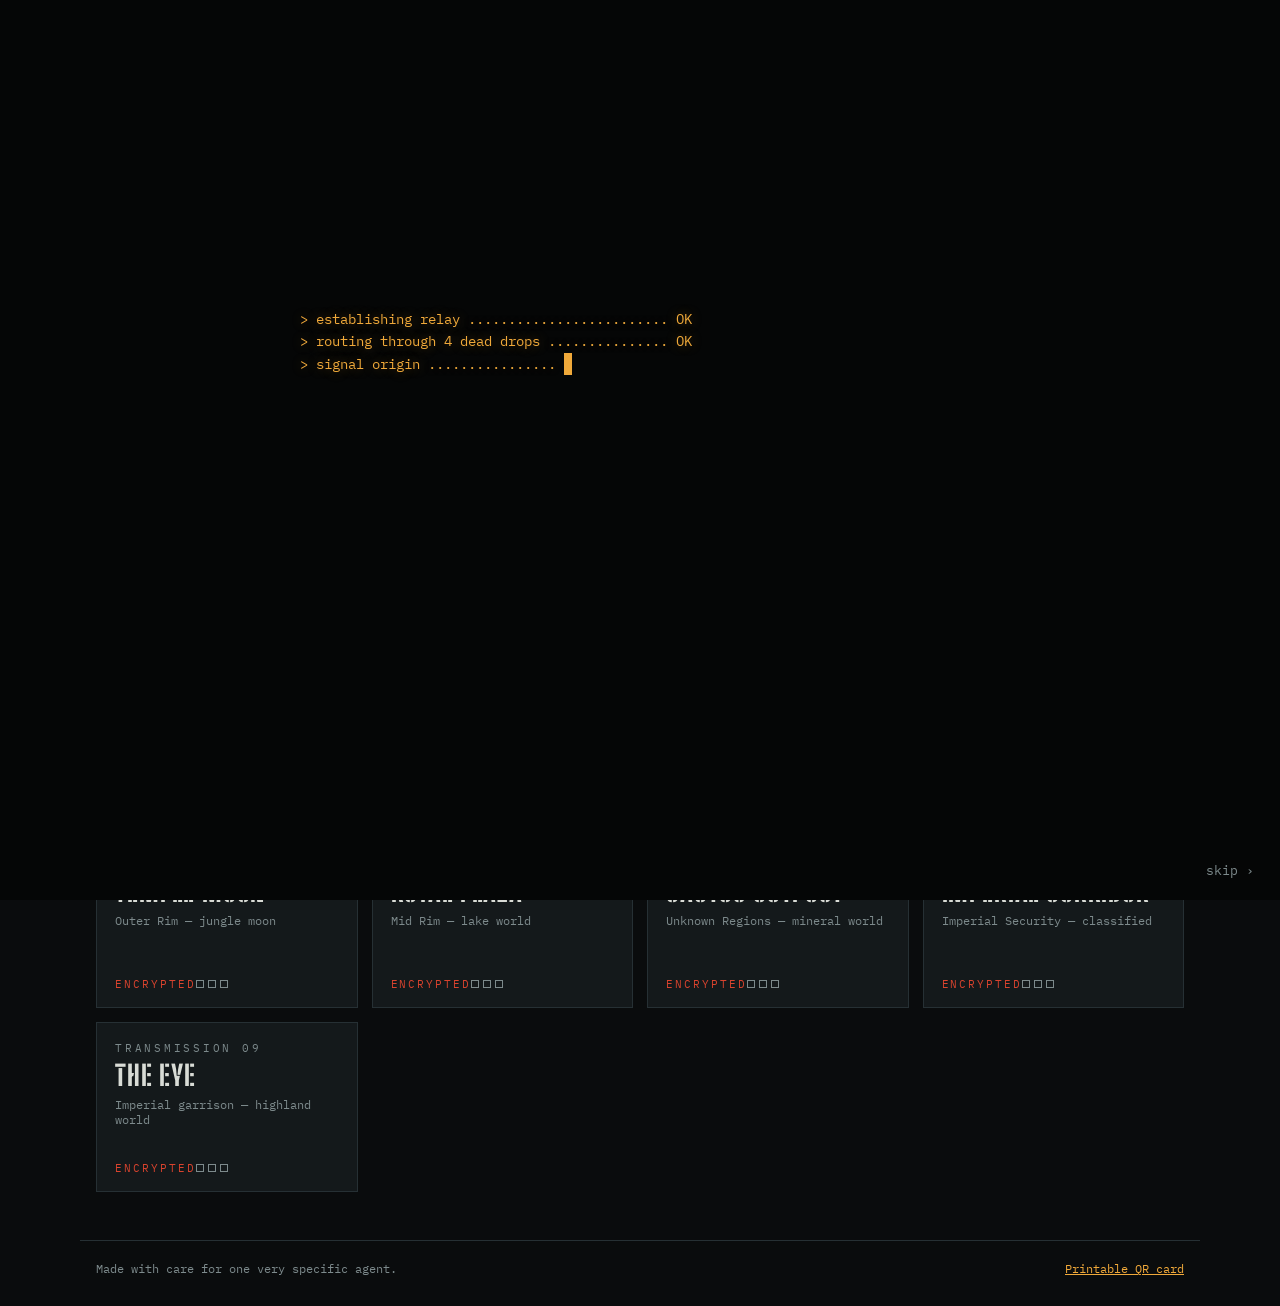
==== index.html @ 414166fa "Add Luthen's Coordinates companion site Co-Authored-By: Claude Opus 5.5 <noreply@anthropic.com>" ====
<!doctype html>
<html lang="en">
<head>
  <meta charset="utf-8">
  <meta name="viewport" content="width=device-width, initial-scale=1">
  <title>Luthen's Coordinates</title>
  <meta name="description" content="Nine encrypted transmissions. Nine places on Earth. Decode them.">
  <meta name="theme-color" content="#0a0c0d">
  <link rel="preconnect" href="https://fonts.googleapis.com">
  <link rel="preconnect" href="https://fonts.gstatic.com" crossorigin>
  <link href="https://fonts.googleapis.com/css2?family=Big+Shoulders+Stencil+Display:wght@600;800&family=IBM+Plex+Mono:wght@400;500;600&display=swap" rel="stylesheet">
  <link rel="stylesheet" href="styles.css">
</head>
<body>
  <!-- Boot sequence -->
  <div id="boot" class="boot" aria-live="polite">
    <div class="boot-inner">
      <pre id="boot-text" class="boot-text"></pre>
      <button id="boot-accept" class="btn btn-primary boot-accept" hidden>Accept transmission</button>
      <button id="boot-skip" class="boot-skip">skip ›</button>
    </div>
  </div>

  <div class="scanlines" aria-hidden="true"></div>

  <header class="top">
    <div class="wrap top-inner">
      <div>
        <p class="eyebrow">Encrypted channel · Fulcrum relay</p>
        <h1 class="title">Luthen's Coordinates</h1>
      </div>
      <div class="progress" aria-label="Transmissions decoded">
        <div class="progress-count"><span id="decoded-count">0</span><span class="dim">/9</span></div>
        <div class="progress-label">decoded</div>
        <div class="progress-bar"><div id="progress-fill" class="progress-fill"></div></div>
      </div>
    </div>
  </header>

  <main class="wrap">
    <section class="briefing">
      <div class="briefing-copy">
        <h2 class="section-label">// Mission briefing</h2>
        <p id="briefing-greeting" class="lead"></p>
        <ol class="steps">
          <li><b>Launch the challenge.</b> GeoGuessr will drop you somewhere on Earth: a place where a scene from the saga was filmed.</li>
          <li><b>Match the frame to a transmission.</b> Each dossier below describes a scene and what you might see. The rounds are shuffled, so working out which dossier you're in is part of the job.</li>
          <li><b>Decode it.</b> Name the country to crack the file. Intel helps, but every piece you spend lowers your rating.</li>
        </ol>
        <div class="briefing-actions">
          <a id="challenge-btn" class="btn btn-primary" target="_blank" rel="noopener">Launch GeoGuessr challenge ↗</a>
          <button id="reset-btn" class="btn btn-ghost">Wipe progress</button>
        </div>
        <p id="challenge-note" class="note" hidden>Challenge link not set yet. Add it in <code>config.js</code>.</p>
      </div>
      <aside class="rules">
        <h3 class="section-label">// Rules of engagement</h3>
        <ul>
          <li>No moving: you get one frame and that's it.</li>
          <li>Don't zoom in on the signs. Earn it.</li>
          <li>Trust nobody, especially the compass.</li>
        </ul>
        <div class="rating">
          <span class="dim">Current rating</span>
          <strong id="rating">—</strong>
        </div>
      </aside>
    </section>

    <section>
      <h2 class="section-label">// Intercepted transmissions</h2>
      <div id="grid" class="grid"></div>
    </section>
  </main>

  <footer class="wrap foot">
    <span>Made with care for one very specific agent.</span>
    <a href="card.html">Printable QR card</a>
  </footer>

  <!-- Dossier modal -->
  <dialog id="dossier" class="dossier">
    <form method="dialog" class="dossier-close-form"><button class="dossier-close" aria-label="Close">✕</button></form>
    <div id="dossier-body"></div>
  </dialog>

  <!-- Finale -->
  <div id="finale" class="finale" hidden>
    <div class="finale-inner">
      <p class="eyebrow">All transmissions decoded</p>
      <h2 class="finale-title">Happy Birthday,<br><span id="finale-name"></span></h2>
      <p id="finale-message" class="finale-message"></p>
      <p class="finale-sign">— <span id="finale-sender"></span></p>
      <div class="finale-stats" id="finale-stats"></div>
      <button id="finale-close" class="btn btn-primary">Return to the network</button>
    </div>
  </div>

  <script src="config.js"></script>
  <script src="dossiers.js"></script>
  <script src="app.js"></script>
</body>
</html>
---- styles.css ----
:root {
  --bg: #0a0c0d;
  --bg-2: #111517;
  --panel: #14191b;
  --line: #263034;
  --text: #d9dcd6;
  --dim: #7d8a8c;
  --amber: #f0a93a;
  --amber-soft: rgba(240, 169, 58, 0.12);
  --red: #d9432e;
  --green: #7fc28a;
  --display: "Big Shoulders Stencil Display", Impact, sans-serif;
  --mono: "IBM Plex Mono", ui-monospace, Menlo, Consolas, monospace;
  color-scheme: dark;
}

* { box-sizing: border-box; }
[hidden] { display: none !important; }
html, body { margin: 0; }
body {
  background: radial-gradient(1200px 600px at 80% -10%, #1a1410 0%, transparent 60%), var(--bg);
  color: var(--text);
  font-family: var(--mono);
  font-size: 15px;
  line-height: 1.6;
  min-height: 100vh;
  overflow-x: hidden;
}
a { color: var(--amber); }
code { background: var(--bg-2); padding: 1px 6px; border: 1px solid var(--line); }
.dim { color: var(--dim); }
.wrap { max-width: 1120px; margin: 0 auto; padding: 0 16px; }

.scanlines {
  pointer-events: none; position: fixed; inset: 0; z-index: 50;
  background: repeating-linear-gradient(0deg, rgba(255,255,255,0.018) 0 1px, transparent 1px 3px);
}

/* ---------- Buttons ---------- */
.btn {
  font-family: var(--mono); font-size: 13px; font-weight: 600; letter-spacing: 0.12em;
  text-transform: uppercase; text-decoration: none; cursor: pointer;
  display: inline-flex; align-items: center; gap: 8px;
  padding: 12px 18px; border: 1px solid var(--amber); background: transparent; color: var(--amber);
  transition: background .15s, color .15s, transform .1s;
}
.btn:hover { background: var(--amber-soft); }
.btn:active { transform: translateY(1px); }
.btn-primary { background: var(--amber); color: #120c03; }
.btn-primary:hover { background: #ffbf5a; }
.btn-ghost { border-color: var(--line); color: var(--dim); }
.btn-ghost:hover { color: var(--text); background: var(--bg-2); }
.btn[aria-disabled="true"] { opacity: .45; pointer-events: none; }

/* ---------- Boot ---------- */
.boot {
  position: fixed; inset: 0; z-index: 100; background: #050606;
  display: grid; place-items: center; padding: 24px;
  transition: opacity .6s;
}
.boot.gone { opacity: 0; pointer-events: none; }
.boot-inner { width: min(680px, 100%); }
.boot-text {
  font-family: var(--mono); color: var(--amber); font-size: 14px; white-space: pre-wrap;
  min-height: 260px; margin: 0 0 24px; text-shadow: 0 0 12px rgba(240,169,58,.35);
}
.boot-text .cursor { display: inline-block; width: .6em; background: var(--amber); animation: blink 1s steps(1) infinite; }
@keyframes blink { 50% { opacity: 0; } }
.boot-skip {
  position: fixed; bottom: 20px; right: 20px; background: none; border: 0;
  color: var(--dim); font-family: var(--mono); cursor: pointer;
}

/* ---------- Header ---------- */
.top { border-bottom: 1px solid var(--line); background: linear-gradient(180deg, rgba(10,12,13,.9), rgba(10,12,13,.6)); position: sticky; top: 0; z-index: 10; backdrop-filter: blur(6px); }
.top-inner { display: flex; justify-content: space-between; align-items: center; gap: 16px; padding-top: 18px; padding-bottom: 18px; }
.eyebrow { margin: 0; color: var(--red); font-size: 11px; letter-spacing: .28em; text-transform: uppercase; }
.title { margin: 2px 0 0; font-family: var(--display); font-weight: 800; font-size: clamp(30px, 6vw, 52px); line-height: 1; letter-spacing: .03em; text-transform: uppercase; }
.progress { text-align: right; min-width: 120px; }
.progress-count { font-family: var(--display); font-size: 38px; line-height: 1; color: var(--amber); }
.progress-label { font-size: 11px; letter-spacing: .25em; text-transform: uppercase; color: var(--dim); }
.progress-bar { height: 3px; background: var(--line); margin-top: 6px; }
.progress-fill { height: 100%; width: 0; background: var(--amber); transition: width .6s ease; }

/* ---------- Briefing ---------- */
.section-label { font-size: 12px; font-weight: 500; letter-spacing: .22em; text-transform: uppercase; color: var(--dim); margin: 0 0 14px; }
.briefing { display: grid; grid-template-columns: 1.6fr 1fr; gap: 24px; margin: 36px 0 44px; }
.lead { font-size: 17px; margin: 0 0 16px; }
.steps { padding-left: 20px; margin: 0 0 22px; }
.steps li { margin-bottom: 8px; }
.steps b { color: var(--amber); font-weight: 600; }
.briefing-actions { display: flex; flex-wrap: wrap; gap: 10px; }
.note { color: var(--dim); font-size: 13px; }
.rules { border: 1px solid var(--line); background: var(--panel); padding: 20px; align-self: start;
  background-image: linear-gradient(135deg, transparent 0 calc(100% - 22px), var(--red) calc(100% - 22px)); }
.rules ul { margin: 0 0 18px; padding-left: 18px; }
.rules li { margin-bottom: 6px; }
.rating { display: flex; justify-content: space-between; align-items: baseline; border-top: 1px dashed var(--line); padding-top: 12px; }
.rating strong { font-family: var(--display); font-size: 22px; color: var(--amber); letter-spacing: .05em; text-transform: uppercase; }

/* ---------- Grid ---------- */
.grid { display: grid; grid-template-columns: repeat(auto-fill, minmax(250px, 1fr)); gap: 14px; margin-bottom: 48px; }
.card {
  position: relative; text-align: left; cursor: pointer; font-family: var(--mono); color: var(--text);
  background: var(--panel); border: 1px solid var(--line); padding: 18px 18px 16px; min-height: 170px;
  display: flex; flex-direction: column; gap: 6px; transition: border-color .15s, transform .15s;
}
.card:hover { border-color: var(--amber); transform: translateY(-2px); }
.card:focus-visible { outline: 2px solid var(--amber); outline-offset: 2px; }
.card-num { font-size: 11px; letter-spacing: .25em; color: var(--dim); }
.card-name { font-family: var(--display); font-size: 28px; font-weight: 800; line-height: 1.05; text-transform: uppercase; letter-spacing: .03em; }
.card-sector { font-size: 12px; color: var(--dim); }
.card-foot { margin-top: auto; display: flex; justify-content: space-between; align-items: center; font-size: 11px; letter-spacing: .18em; text-transform: uppercase; }
.status-enc { color: var(--red); }
.status-dec { color: var(--green); }
.pips { display: flex; gap: 4px; }
.pip { width: 8px; height: 8px; border: 1px solid var(--dim); }
.pip.used { background: var(--amber); border-color: var(--amber); }
.card.decoded { border-color: #2f4a35; background: linear-gradient(180deg, #13201a, var(--panel)); }
.card.decoded .card-name::after { content: " ✓"; color: var(--green); }
.card-place { font-size: 12px; color: var(--green); }

/* ---------- Dossier modal ---------- */
.dossier {
  width: min(760px, calc(100% - 24px)); max-height: calc(100vh - 32px); padding: 0;
  background: var(--bg-2); color: var(--text); border: 1px solid var(--amber);
  box-shadow: 0 0 0 1px #000, 0 30px 80px rgba(0,0,0,.7);
}
.dossier::backdrop { background: rgba(0,0,0,.75); backdrop-filter: blur(3px); }
.dossier-close-form { position: sticky; top: 0; height: 0; z-index: 2; }
.dossier-close { position: absolute; right: 10px; top: 10px; background: var(--bg-2); border: 1px solid var(--line); color: var(--dim); width: 36px; height: 36px; cursor: pointer; font-size: 16px; }
.dossier-close:hover { color: var(--text); border-color: var(--amber); }
.d-head { padding: 26px 26px 18px; border-bottom: 1px solid var(--line);
  background: repeating-linear-gradient(-45deg, rgba(217,67,46,.06) 0 10px, transparent 10px 20px); }
.d-name { font-family: var(--display); font-size: clamp(34px, 7vw, 52px); font-weight: 800; line-height: 1; margin: 6px 0 6px; text-transform: uppercase; }
.d-sector { color: var(--dim); font-size: 13px; }
.d-section { padding: 20px 26px; border-bottom: 1px solid var(--line); }
.d-section h3 { margin: 0 0 10px; font-size: 12px; letter-spacing: .22em; text-transform: uppercase; color: var(--amber); font-weight: 500; }
.d-section p { margin: 0; }
.d-section ul { margin: 0; padding-left: 18px; }
.intel { display: grid; gap: 8px; }
.intel-item { display: flex; gap: 12px; align-items: flex-start; border: 1px dashed var(--line); padding: 10px 12px; min-height: 46px; }
.intel-item .tag { font-size: 11px; letter-spacing: .2em; color: var(--dim); white-space: nowrap; padding-top: 2px; }
.intel-item .txt { flex: 1; }
.intel-item.locked .txt { color: var(--dim); }
.intel-item button { margin-left: auto; padding: 6px 10px; font-size: 11px; }
.intel-item.open { border-style: solid; border-color: #4a3a1e; background: var(--amber-soft); }
.answer-row { display: flex; gap: 8px; flex-wrap: wrap; }
.answer-row input {
  flex: 1; min-width: 180px; font-family: var(--mono); font-size: 15px; padding: 12px 14px;
  background: #07090a; border: 1px solid var(--line); color: var(--text); text-transform: uppercase; letter-spacing: .1em;
}
.answer-row input:focus { outline: none; border-color: var(--amber); }
.feedback { min-height: 22px; margin-top: 8px; font-size: 13px; }
.feedback.bad { color: var(--red); }
.shake { animation: shake .35s; }
@keyframes shake { 25% { transform: translateX(-6px); } 50% { transform: translateX(6px); } 75% { transform: translateX(-3px); } }
.reveal { padding: 22px 26px 26px; background: linear-gradient(180deg, #122019, var(--bg-2)); }
.reveal .stamp { display: inline-block; border: 2px solid var(--green); color: var(--green); padding: 4px 10px; font-size: 12px; letter-spacing: .3em; transform: rotate(-3deg); margin-bottom: 12px; }
.reveal dl { display: grid; grid-template-columns: auto 1fr; gap: 6px 16px; margin: 0 0 16px; }
.reveal dt { color: var(--dim); font-size: 12px; letter-spacing: .15em; text-transform: uppercase; padding-top: 2px; }
.reveal dd { margin: 0; }
.giveup { background: none; border: 0; color: var(--dim); font-family: var(--mono); font-size: 12px; text-decoration: underline; cursor: pointer; padding: 0; margin-top: 4px; }

/* ---------- Finale ---------- */
.finale { position: fixed; inset: 0; z-index: 90; background: rgba(5,6,6,.94); display: grid; place-items: center; padding: 24px; overflow-y: auto; }
.finale-inner { max-width: 640px; text-align: center; }
.finale-title { font-family: var(--display); font-weight: 800; font-size: clamp(44px, 10vw, 86px); line-height: .95; text-transform: uppercase; margin: 10px 0 22px; color: var(--amber); text-shadow: 0 0 30px rgba(240,169,58,.35); }
.finale-message { font-size: 17px; }
.finale-sign { color: var(--dim); }
.finale-stats { display: flex; justify-content: center; gap: 28px; margin: 22px 0 28px; flex-wrap: wrap; }
.finale-stats div { font-size: 11px; letter-spacing: .2em; text-transform: uppercase; color: var(--dim); }
.finale-stats strong { display: block; font-family: var(--display); font-size: 34px; color: var(--text); letter-spacing: 0; }

.foot { display: flex; justify-content: space-between; flex-wrap: wrap; gap: 10px; border-top: 1px solid var(--line); padding-top: 18px; padding-bottom: 28px; color: var(--dim); font-size: 12px; }

@media (max-width: 760px) {
  .briefing { grid-template-columns: 1fr; margin-top: 24px; }
  .top-inner { padding-top: 12px; padding-bottom: 12px; }
  .progress-count { font-size: 28px; }
  .d-head, .d-section, .reveal { padding-left: 18px; padding-right: 18px; }
  .intel-item { flex-wrap: wrap; }
}
@media (prefers-reduced-motion: reduce) {
  * { animation: none !important; transition: none !important; }
}
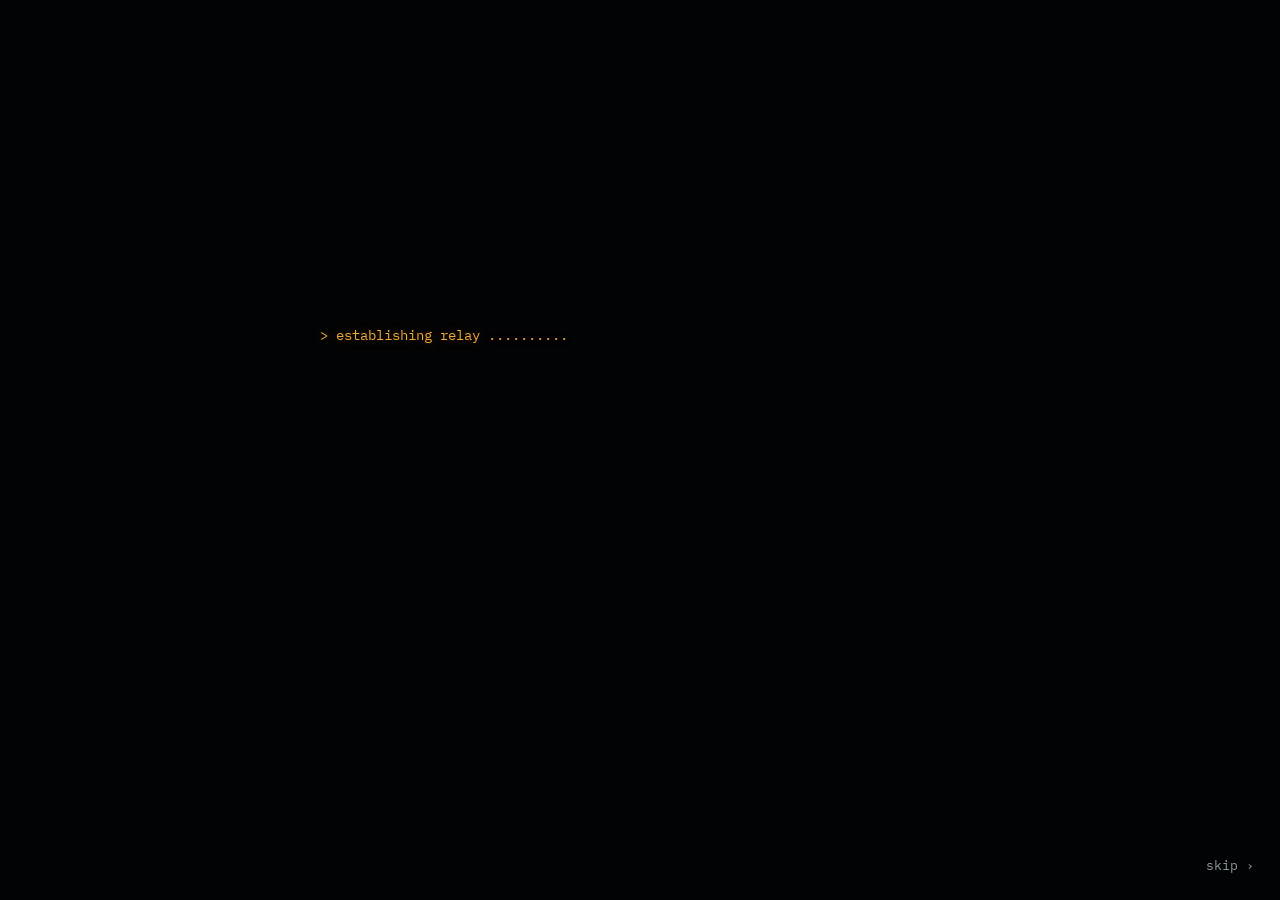
==== commit ca3f709a: "Turn site into Luthen's Coordinates space game Ten procedurally drawn worlds with hyperspace, orbit " ====
--- a/index.html
+++ b/index.html
@@ -1,103 +1,147 @@
-<!doctype html>
-<html lang="en">
-<head>
-  <meta charset="utf-8">
-  <meta name="viewport" content="width=device-width, initial-scale=1">
-  <title>Luthen's Coordinates</title>
-  <meta name="description" content="Nine encrypted transmissions. Nine places on Earth. Decode them.">
-  <meta name="theme-color" content="#0a0c0d">
-  <link rel="preconnect" href="https://fonts.googleapis.com">
-  <link rel="preconnect" href="https://fonts.gstatic.com" crossorigin>
-  <link href="https://fonts.googleapis.com/css2?family=Big+Shoulders+Stencil+Display:wght@600;800&family=IBM+Plex+Mono:wght@400;500;600&display=swap" rel="stylesheet">
-  <link rel="stylesheet" href="styles.css">
-</head>
-<body>
-  <!-- Boot sequence -->
-  <div id="boot" class="boot" aria-live="polite">
-    <div class="boot-inner">
-      <pre id="boot-text" class="boot-text"></pre>
-      <button id="boot-accept" class="btn btn-primary boot-accept" hidden>Accept transmission</button>
-      <button id="boot-skip" class="boot-skip">skip ›</button>
-    </div>
-  </div>
-
-  <div class="scanlines" aria-hidden="true"></div>
-
-  <header class="top">
-    <div class="wrap top-inner">
-      <div>
-        <p class="eyebrow">Encrypted channel · Fulcrum relay</p>
-        <h1 class="title">Luthen's Coordinates</h1>
-      </div>
-      <div class="progress" aria-label="Transmissions decoded">
-        <div class="progress-count"><span id="decoded-count">0</span><span class="dim">/9</span></div>
-        <div class="progress-label">decoded</div>
-        <div class="progress-bar"><div id="progress-fill" class="progress-fill"></div></div>
-      </div>
-    </div>
-  </header>
-
-  <main class="wrap">
-    <section class="briefing">
-      <div class="briefing-copy">
-        <h2 class="section-label">// Mission briefing</h2>
-        <p id="briefing-greeting" class="lead"></p>
-        <ol class="steps">
-          <li><b>Launch the challenge.</b> GeoGuessr will drop you somewhere on Earth: a place where a scene from the saga was filmed.</li>
-          <li><b>Match the frame to a transmission.</b> Each dossier below describes a scene and what you might see. The rounds are shuffled, so working out which dossier you're in is part of the job.</li>
-          <li><b>Decode it.</b> Name the country to crack the file. Intel helps, but every piece you spend lowers your rating.</li>
-        </ol>
-        <div class="briefing-actions">
-          <a id="challenge-btn" class="btn btn-primary" target="_blank" rel="noopener">Launch GeoGuessr challenge ↗</a>
-          <button id="reset-btn" class="btn btn-ghost">Wipe progress</button>
-        </div>
-        <p id="challenge-note" class="note" hidden>Challenge link not set yet. Add it in <code>config.js</code>.</p>
-      </div>
-      <aside class="rules">
-        <h3 class="section-label">// Rules of engagement</h3>
-        <ul>
-          <li>No moving: you get one frame and that's it.</li>
-          <li>Don't zoom in on the signs. Earn it.</li>
-          <li>Trust nobody, especially the compass.</li>
-        </ul>
-        <div class="rating">
-          <span class="dim">Current rating</span>
-          <strong id="rating">—</strong>
-        </div>
-      </aside>
-    </section>
-
-    <section>
-      <h2 class="section-label">// Intercepted transmissions</h2>
-      <div id="grid" class="grid"></div>
-    </section>
-  </main>
-
-  <footer class="wrap foot">
-    <span>Made with care for one very specific agent.</span>
-    <a href="card.html">Printable QR card</a>
-  </footer>
-
-  <!-- Dossier modal -->
-  <dialog id="dossier" class="dossier">
-    <form method="dialog" class="dossier-close-form"><button class="dossier-close" aria-label="Close">✕</button></form>
-    <div id="dossier-body"></div>
-  </dialog>
-
-  <!-- Finale -->
-  <div id="finale" class="finale" hidden>
-    <div class="finale-inner">
-      <p class="eyebrow">All transmissions decoded</p>
-      <h2 class="finale-title">Happy Birthday,<br><span id="finale-name"></span></h2>
-      <p id="finale-message" class="finale-message"></p>
-      <p class="finale-sign">— <span id="finale-sender"></span></p>
-      <div class="finale-stats" id="finale-stats"></div>
-      <button id="finale-close" class="btn btn-primary">Return to the network</button>
-    </div>
-  </div>
-
-  <script src="config.js"></script>
-  <script src="dossiers.js"></script>
-  <script src="app.js"></script>
-</body>
-</html>
+<!doctype html>
+<html lang="en">
+<head>
+  <meta charset="utf-8">
+  <meta name="viewport" content="width=device-width, initial-scale=1, viewport-fit=cover">
+  <title>Luthen's Coordinates</title>
+  <meta name="description" content="Ten worlds. No names. Jump in, look around, and work out where in the galaxy you've landed.">
+  <meta name="theme-color" content="#03050a">
+  <link rel="preconnect" href="https://fonts.googleapis.com">
+  <link rel="preconnect" href="https://fonts.gstatic.com" crossorigin>
+  <link href="https://fonts.googleapis.com/css2?family=Big+Shoulders+Stencil+Display:wght@600;800&family=IBM+Plex+Mono:wght@400;500;600&display=swap" rel="stylesheet">
+  <link rel="stylesheet" href="styles.css">
+</head>
+<body>
+  <canvas id="stage" aria-label="Drag to look around the world you landed on"></canvas>
+
+  <!-- boot -->
+  <section id="boot" class="screen boot">
+    <div class="boot-inner">
+      <pre id="boot-text" class="boot-text"></pre>
+      <button id="boot-accept" class="btn primary" hidden>Accept transmission</button>
+    </div>
+    <button id="boot-skip" class="boot-skip">skip ›</button>
+  </section>
+
+  <!-- title -->
+  <section id="title" class="screen title" hidden>
+    <div class="title-inner">
+      <p class="eyebrow">Fulcrum relay · priority one</p>
+      <h1 class="logo">Luthen's<br>Coordinates</h1>
+      <p id="title-lead" class="lead"></p>
+      <ol class="howto">
+        <li><b>Jump.</b> Each sighting drops you on an unnamed world.</li>
+        <li><b>Look around.</b> Drag to turn, pinch to zoom. The clues are everywhere.</li>
+        <li><b>Pin it.</b> Open the navicomputer and choose the world you think Luthen was on.</li>
+      </ol>
+      <div class="actions">
+        <button id="btn-start" class="btn primary">Begin mission</button>
+        <button id="btn-restart" class="btn ghost" hidden>Restart</button>
+        <button class="btn ghost icon sound-btn" aria-label="Toggle sound"></button>
+      </div>
+    </div>
+  </section>
+
+  <!-- orbit -->
+  <section id="orbit" class="screen orbit" hidden>
+    <div class="orbit-top">
+      <p class="eyebrow">Luthen sighting <span id="orbit-round"></span></p>
+      <h2 class="orbit-title">Unidentified world</h2>
+      <p id="orbit-scan" class="scan"></p>
+      <p id="orbit-story" class="story"></p>
+    </div>
+    <div class="orbit-bottom">
+      <p class="tiny dim">Drag to spin the planet</p>
+      <button id="btn-descend" class="btn primary">Descend to surface</button>
+    </div>
+  </section>
+
+  <!-- surface HUD -->
+  <section id="surface" class="hud" hidden>
+    <div class="hud-top">
+      <div class="pill"><span class="dim">TX</span> <span id="hud-round"></span></div>
+      <div class="pill" id="hud-score"></div>
+      <button class="pill icon sound-btn" aria-label="Toggle sound"></button>
+    </div>
+    <div class="compass" aria-hidden="true"><div id="compass-strip" class="compass-strip"></div><div class="compass-mark"></div></div>
+    <div id="hud-hint" class="hud-hint">Drag to look around · pinch to zoom</div>
+    <div class="hud-bottom">
+      <button id="btn-intel" class="btn ghost solid">Intel <span class="badge" id="intel-count">3</span></button>
+      <button id="btn-nav" class="btn primary">Navicomputer ▸</button>
+    </div>
+  </section>
+
+  <!-- intel sheet -->
+  <section id="intel" class="sheet" hidden>
+    <div class="sheet-head">
+      <h3>Luthen's intel</h3>
+      <button id="intel-close" class="btn ghost small">Close</button>
+    </div>
+    <div id="intel-list" class="intel-list"></div>
+    <p id="intel-cost" class="tiny dim"></p>
+  </section>
+
+  <!-- navicomputer -->
+  <section id="nav" class="nav" hidden>
+    <canvas id="navmap" aria-label="Galaxy map: tap a world to set coordinates"></canvas>
+    <div class="nav-top">
+      <button id="btn-nav-back" class="btn ghost solid small">‹ Surface</button>
+      <p class="eyebrow">Navicomputer</p>
+      <button id="btn-nav-list" class="btn ghost solid small">List</button>
+    </div>
+    <div id="nav-list" class="nav-list" hidden></div>
+    <div class="nav-bottom">
+      <div id="nav-selected" class="nav-selected">Tap a world to set coordinates</div>
+      <button id="btn-lock" class="btn primary" disabled>Lock coordinates</button>
+    </div>
+  </section>
+
+  <!-- result -->
+  <section id="result" class="result" hidden>
+    <div class="result-card">
+      <div class="res-head">
+        <span id="res-status" class="res-status"></span>
+        <span><b id="res-points" class="res-points"></b> <span id="res-spent" class="tiny dim"></span></span>
+      </div>
+      <h2 id="res-name" class="res-name"></h2>
+      <p id="res-source" class="res-source"></p>
+      <p id="res-line" class="res-line"></p>
+      <p class="res-story"><span class="tag">Trail log</span> <span id="res-story"></span></p>
+      <p id="res-earth" class="res-earth"></p>
+      <button id="btn-next" class="btn primary wide">Next transmission ▸</button>
+    </div>
+  </section>
+
+  <!-- final -->
+  <section id="final" class="screen final" hidden>
+    <div class="final-inner">
+      <p class="eyebrow">Sealed message from L.</p>
+      <p class="twist">You thought you were tracking me. I was testing you. Ten worlds, and you never lost the trail. Consider yourself recruited.</p>
+      <h2 class="final-title">Happy birthday,<br><span id="final-name"></span></h2>
+      <div class="final-stats">
+        <div><strong id="final-score"></strong><span>of <span id="final-max"></span> points</span></div>
+        <div><strong id="final-rank"></strong><span>final rating</span></div>
+      </div>
+      <ol id="final-list" class="final-list"></ol>
+      <p id="final-msg" class="final-msg"></p>
+      <p id="final-sign" class="final-sign"></p>
+      <div id="final-bonus" class="bonus" hidden>
+        <p class="eyebrow">Bonus mission</p>
+        <p>Every world you just visited was filmed somewhere real. Find them on Earth.</p>
+        <a id="final-bonus-link" class="btn primary" target="_blank" rel="noopener">Play the GeoGuessr challenge ↗</a>
+      </div>
+      <div class="actions center">
+        <button id="btn-again" class="btn ghost">Play again</button>
+        <button id="btn-final-title" class="btn ghost">Title screen</button>
+      </div>
+    </div>
+  </section>
+
+  <script src="config.js"></script>
+  <script src="js/engine.js"></script>
+  <script src="js/scenes.js"></script>
+  <script src="js/worlds.js"></script>
+  <script src="js/audio.js"></script>
+  <script src="js/game.js"></script>
+</body>
+</html>
--- a/styles.css
+++ b/styles.css
@@ -1,186 +1,157 @@
-:root {
-  --bg: #0a0c0d;
-  --bg-2: #111517;
-  --panel: #14191b;
-  --line: #263034;
-  --text: #d9dcd6;
-  --dim: #7d8a8c;
-  --amber: #f0a93a;
-  --amber-soft: rgba(240, 169, 58, 0.12);
-  --red: #d9432e;
-  --green: #7fc28a;
-  --display: "Big Shoulders Stencil Display", Impact, sans-serif;
-  --mono: "IBM Plex Mono", ui-monospace, Menlo, Consolas, monospace;
-  color-scheme: dark;
-}
-
-* { box-sizing: border-box; }
-[hidden] { display: none !important; }
-html, body { margin: 0; }
-body {
-  background: radial-gradient(1200px 600px at 80% -10%, #1a1410 0%, transparent 60%), var(--bg);
-  color: var(--text);
-  font-family: var(--mono);
-  font-size: 15px;
-  line-height: 1.6;
-  min-height: 100vh;
-  overflow-x: hidden;
-}
-a { color: var(--amber); }
-code { background: var(--bg-2); padding: 1px 6px; border: 1px solid var(--line); }
-.dim { color: var(--dim); }
-.wrap { max-width: 1120px; margin: 0 auto; padding: 0 16px; }
-
-.scanlines {
-  pointer-events: none; position: fixed; inset: 0; z-index: 50;
-  background: repeating-linear-gradient(0deg, rgba(255,255,255,0.018) 0 1px, transparent 1px 3px);
-}
-
-/* ---------- Buttons ---------- */
-.btn {
-  font-family: var(--mono); font-size: 13px; font-weight: 600; letter-spacing: 0.12em;
-  text-transform: uppercase; text-decoration: none; cursor: pointer;
-  display: inline-flex; align-items: center; gap: 8px;
-  padding: 12px 18px; border: 1px solid var(--amber); background: transparent; color: var(--amber);
-  transition: background .15s, color .15s, transform .1s;
-}
-.btn:hover { background: var(--amber-soft); }
-.btn:active { transform: translateY(1px); }
-.btn-primary { background: var(--amber); color: #120c03; }
-.btn-primary:hover { background: #ffbf5a; }
-.btn-ghost { border-color: var(--line); color: var(--dim); }
-.btn-ghost:hover { color: var(--text); background: var(--bg-2); }
-.btn[aria-disabled="true"] { opacity: .45; pointer-events: none; }
-
-/* ---------- Boot ---------- */
-.boot {
-  position: fixed; inset: 0; z-index: 100; background: #050606;
-  display: grid; place-items: center; padding: 24px;
-  transition: opacity .6s;
-}
-.boot.gone { opacity: 0; pointer-events: none; }
-.boot-inner { width: min(680px, 100%); }
-.boot-text {
-  font-family: var(--mono); color: var(--amber); font-size: 14px; white-space: pre-wrap;
-  min-height: 260px; margin: 0 0 24px; text-shadow: 0 0 12px rgba(240,169,58,.35);
-}
-.boot-text .cursor { display: inline-block; width: .6em; background: var(--amber); animation: blink 1s steps(1) infinite; }
-@keyframes blink { 50% { opacity: 0; } }
-.boot-skip {
-  position: fixed; bottom: 20px; right: 20px; background: none; border: 0;
-  color: var(--dim); font-family: var(--mono); cursor: pointer;
-}
-
-/* ---------- Header ---------- */
-.top { border-bottom: 1px solid var(--line); background: linear-gradient(180deg, rgba(10,12,13,.9), rgba(10,12,13,.6)); position: sticky; top: 0; z-index: 10; backdrop-filter: blur(6px); }
-.top-inner { display: flex; justify-content: space-between; align-items: center; gap: 16px; padding-top: 18px; padding-bottom: 18px; }
-.eyebrow { margin: 0; color: var(--red); font-size: 11px; letter-spacing: .28em; text-transform: uppercase; }
-.title { margin: 2px 0 0; font-family: var(--display); font-weight: 800; font-size: clamp(30px, 6vw, 52px); line-height: 1; letter-spacing: .03em; text-transform: uppercase; }
-.progress { text-align: right; min-width: 120px; }
-.progress-count { font-family: var(--display); font-size: 38px; line-height: 1; color: var(--amber); }
-.progress-label { font-size: 11px; letter-spacing: .25em; text-transform: uppercase; color: var(--dim); }
-.progress-bar { height: 3px; background: var(--line); margin-top: 6px; }
-.progress-fill { height: 100%; width: 0; background: var(--amber); transition: width .6s ease; }
-
-/* ---------- Briefing ---------- */
-.section-label { font-size: 12px; font-weight: 500; letter-spacing: .22em; text-transform: uppercase; color: var(--dim); margin: 0 0 14px; }
-.briefing { display: grid; grid-template-columns: 1.6fr 1fr; gap: 24px; margin: 36px 0 44px; }
-.lead { font-size: 17px; margin: 0 0 16px; }
-.steps { padding-left: 20px; margin: 0 0 22px; }
-.steps li { margin-bottom: 8px; }
-.steps b { color: var(--amber); font-weight: 600; }
-.briefing-actions { display: flex; flex-wrap: wrap; gap: 10px; }
-.note { color: var(--dim); font-size: 13px; }
-.rules { border: 1px solid var(--line); background: var(--panel); padding: 20px; align-self: start;
-  background-image: linear-gradient(135deg, transparent 0 calc(100% - 22px), var(--red) calc(100% - 22px)); }
-.rules ul { margin: 0 0 18px; padding-left: 18px; }
-.rules li { margin-bottom: 6px; }
-.rating { display: flex; justify-content: space-between; align-items: baseline; border-top: 1px dashed var(--line); padding-top: 12px; }
-.rating strong { font-family: var(--display); font-size: 22px; color: var(--amber); letter-spacing: .05em; text-transform: uppercase; }
-
-/* ---------- Grid ---------- */
-.grid { display: grid; grid-template-columns: repeat(auto-fill, minmax(250px, 1fr)); gap: 14px; margin-bottom: 48px; }
-.card {
-  position: relative; text-align: left; cursor: pointer; font-family: var(--mono); color: var(--text);
-  background: var(--panel); border: 1px solid var(--line); padding: 18px 18px 16px; min-height: 170px;
-  display: flex; flex-direction: column; gap: 6px; transition: border-color .15s, transform .15s;
-}
-.card:hover { border-color: var(--amber); transform: translateY(-2px); }
-.card:focus-visible { outline: 2px solid var(--amber); outline-offset: 2px; }
-.card-num { font-size: 11px; letter-spacing: .25em; color: var(--dim); }
-.card-name { font-family: var(--display); font-size: 28px; font-weight: 800; line-height: 1.05; text-transform: uppercase; letter-spacing: .03em; }
-.card-sector { font-size: 12px; color: var(--dim); }
-.card-foot { margin-top: auto; display: flex; justify-content: space-between; align-items: center; font-size: 11px; letter-spacing: .18em; text-transform: uppercase; }
-.status-enc { color: var(--red); }
-.status-dec { color: var(--green); }
-.pips { display: flex; gap: 4px; }
-.pip { width: 8px; height: 8px; border: 1px solid var(--dim); }
-.pip.used { background: var(--amber); border-color: var(--amber); }
-.card.decoded { border-color: #2f4a35; background: linear-gradient(180deg, #13201a, var(--panel)); }
-.card.decoded .card-name::after { content: " ✓"; color: var(--green); }
-.card-place { font-size: 12px; color: var(--green); }
-
-/* ---------- Dossier modal ---------- */
-.dossier {
-  width: min(760px, calc(100% - 24px)); max-height: calc(100vh - 32px); padding: 0;
-  background: var(--bg-2); color: var(--text); border: 1px solid var(--amber);
-  box-shadow: 0 0 0 1px #000, 0 30px 80px rgba(0,0,0,.7);
-}
-.dossier::backdrop { background: rgba(0,0,0,.75); backdrop-filter: blur(3px); }
-.dossier-close-form { position: sticky; top: 0; height: 0; z-index: 2; }
-.dossier-close { position: absolute; right: 10px; top: 10px; background: var(--bg-2); border: 1px solid var(--line); color: var(--dim); width: 36px; height: 36px; cursor: pointer; font-size: 16px; }
-.dossier-close:hover { color: var(--text); border-color: var(--amber); }
-.d-head { padding: 26px 26px 18px; border-bottom: 1px solid var(--line);
-  background: repeating-linear-gradient(-45deg, rgba(217,67,46,.06) 0 10px, transparent 10px 20px); }
-.d-name { font-family: var(--display); font-size: clamp(34px, 7vw, 52px); font-weight: 800; line-height: 1; margin: 6px 0 6px; text-transform: uppercase; }
-.d-sector { color: var(--dim); font-size: 13px; }
-.d-section { padding: 20px 26px; border-bottom: 1px solid var(--line); }
-.d-section h3 { margin: 0 0 10px; font-size: 12px; letter-spacing: .22em; text-transform: uppercase; color: var(--amber); font-weight: 500; }
-.d-section p { margin: 0; }
-.d-section ul { margin: 0; padding-left: 18px; }
-.intel { display: grid; gap: 8px; }
-.intel-item { display: flex; gap: 12px; align-items: flex-start; border: 1px dashed var(--line); padding: 10px 12px; min-height: 46px; }
-.intel-item .tag { font-size: 11px; letter-spacing: .2em; color: var(--dim); white-space: nowrap; padding-top: 2px; }
-.intel-item .txt { flex: 1; }
-.intel-item.locked .txt { color: var(--dim); }
-.intel-item button { margin-left: auto; padding: 6px 10px; font-size: 11px; }
-.intel-item.open { border-style: solid; border-color: #4a3a1e; background: var(--amber-soft); }
-.answer-row { display: flex; gap: 8px; flex-wrap: wrap; }
-.answer-row input {
-  flex: 1; min-width: 180px; font-family: var(--mono); font-size: 15px; padding: 12px 14px;
-  background: #07090a; border: 1px solid var(--line); color: var(--text); text-transform: uppercase; letter-spacing: .1em;
-}
-.answer-row input:focus { outline: none; border-color: var(--amber); }
-.feedback { min-height: 22px; margin-top: 8px; font-size: 13px; }
-.feedback.bad { color: var(--red); }
-.shake { animation: shake .35s; }
-@keyframes shake { 25% { transform: translateX(-6px); } 50% { transform: translateX(6px); } 75% { transform: translateX(-3px); } }
-.reveal { padding: 22px 26px 26px; background: linear-gradient(180deg, #122019, var(--bg-2)); }
-.reveal .stamp { display: inline-block; border: 2px solid var(--green); color: var(--green); padding: 4px 10px; font-size: 12px; letter-spacing: .3em; transform: rotate(-3deg); margin-bottom: 12px; }
-.reveal dl { display: grid; grid-template-columns: auto 1fr; gap: 6px 16px; margin: 0 0 16px; }
-.reveal dt { color: var(--dim); font-size: 12px; letter-spacing: .15em; text-transform: uppercase; padding-top: 2px; }
-.reveal dd { margin: 0; }
-.giveup { background: none; border: 0; color: var(--dim); font-family: var(--mono); font-size: 12px; text-decoration: underline; cursor: pointer; padding: 0; margin-top: 4px; }
-
-/* ---------- Finale ---------- */
-.finale { position: fixed; inset: 0; z-index: 90; background: rgba(5,6,6,.94); display: grid; place-items: center; padding: 24px; overflow-y: auto; }
-.finale-inner { max-width: 640px; text-align: center; }
-.finale-title { font-family: var(--display); font-weight: 800; font-size: clamp(44px, 10vw, 86px); line-height: .95; text-transform: uppercase; margin: 10px 0 22px; color: var(--amber); text-shadow: 0 0 30px rgba(240,169,58,.35); }
-.finale-message { font-size: 17px; }
-.finale-sign { color: var(--dim); }
-.finale-stats { display: flex; justify-content: center; gap: 28px; margin: 22px 0 28px; flex-wrap: wrap; }
-.finale-stats div { font-size: 11px; letter-spacing: .2em; text-transform: uppercase; color: var(--dim); }
-.finale-stats strong { display: block; font-family: var(--display); font-size: 34px; color: var(--text); letter-spacing: 0; }
-
-.foot { display: flex; justify-content: space-between; flex-wrap: wrap; gap: 10px; border-top: 1px solid var(--line); padding-top: 18px; padding-bottom: 28px; color: var(--dim); font-size: 12px; }
-
-@media (max-width: 760px) {
-  .briefing { grid-template-columns: 1fr; margin-top: 24px; }
-  .top-inner { padding-top: 12px; padding-bottom: 12px; }
-  .progress-count { font-size: 28px; }
-  .d-head, .d-section, .reveal { padding-left: 18px; padding-right: 18px; }
-  .intel-item { flex-wrap: wrap; }
-}
-@media (prefers-reduced-motion: reduce) {
-  * { animation: none !important; transition: none !important; }
-}
+:root {
+  --bg: #03050a;
+  --panel: rgba(9, 13, 19, 0.86);
+  --line: rgba(170, 190, 210, 0.2);
+  --text: #e4e7e2;
+  --dim: #8d999d;
+  --amber: #f0a93a;
+  --red: #d9432e;
+  --green: #7fc28a;
+  --display: "Big Shoulders Stencil Display", Impact, sans-serif;
+  --mono: "IBM Plex Mono", ui-monospace, Menlo, Consolas, monospace;
+  --st: env(safe-area-inset-top, 0px);
+  --sb: env(safe-area-inset-bottom, 0px);
+  color-scheme: dark;
+}
+* { box-sizing: border-box; }
+[hidden] { display: none !important; }
+html, body { margin: 0; height: 100%; }
+body {
+  background: var(--bg); color: var(--text); font-family: var(--mono); font-size: 15px; line-height: 1.55;
+  overflow: hidden; overscroll-behavior: none; -webkit-tap-highlight-color: transparent; -webkit-user-select: none; user-select: none;
+}
+a { color: var(--amber); }
+.dim { color: var(--dim); }
+.tiny { font-size: 12px; }
+#stage { position: fixed; inset: 0; width: 100%; height: 100%; display: block; touch-action: none; }
+
+/* ---------- buttons ---------- */
+.btn {
+  font: 600 13px/1 var(--mono); letter-spacing: 0.12em; text-transform: uppercase; text-decoration: none; cursor: pointer;
+  display: inline-flex; align-items: center; justify-content: center; gap: 8px; min-height: 46px; padding: 0 18px;
+  border: 1px solid var(--amber); background: transparent; color: var(--amber); border-radius: 2px;
+  transition: background 0.15s, color 0.15s, transform 0.1s, opacity 0.15s;
+}
+.btn:hover { background: rgba(240, 169, 58, 0.12); }
+.btn:active { transform: translateY(1px); }
+.btn:focus-visible { outline: 2px solid var(--amber); outline-offset: 2px; }
+.btn.primary { background: var(--amber); color: #140d02; }
+.btn.primary:hover { background: #ffbf5a; }
+.btn.ghost { border-color: var(--line); color: var(--text); }
+.btn.ghost.solid { background: var(--panel); backdrop-filter: blur(8px); -webkit-backdrop-filter: blur(8px); }
+.btn.small { min-height: 36px; padding: 0 12px; font-size: 11px; }
+.btn.wide { width: 100%; }
+.btn.icon { padding: 0 12px; }
+.btn:disabled { opacity: 0.35; pointer-events: none; }
+.badge { background: rgba(240, 169, 58, 0.18); color: var(--amber); padding: 3px 7px; border-radius: 2px; font-size: 11px; }
+
+.eyebrow { margin: 0; color: var(--red); font-size: 11px; letter-spacing: 0.3em; text-transform: uppercase; }
+
+/* ---------- full-screen panels ---------- */
+.screen { position: fixed; inset: 0; z-index: 10; display: grid; place-items: center; padding: calc(24px + var(--st)) 16px calc(24px + var(--sb)); pointer-events: none; }
+.screen > * { pointer-events: auto; }
+
+.boot { background: #020305; z-index: 50; }
+.boot-inner { width: min(640px, 100%); }
+.boot-text { font: 13px/1.7 var(--mono); color: var(--amber); white-space: pre-wrap; min-height: 230px; margin: 0 0 22px; text-shadow: 0 0 12px rgba(240, 169, 58, 0.35); }
+.boot-skip { position: fixed; right: 16px; bottom: calc(16px + var(--sb)); background: none; border: 0; color: var(--dim); font: 13px var(--mono); cursor: pointer; padding: 10px; }
+
+.title { background: radial-gradient(ellipse at 50% 100%, rgba(3, 5, 10, 0.9), rgba(3, 5, 10, 0.35) 70%); overflow-y: auto; place-items: end center; }
+.title-inner { width: min(560px, 100%); }
+.logo { font: 800 clamp(52px, 15vw, 96px)/0.88 var(--display); text-transform: uppercase; margin: 10px 0 16px; color: var(--amber); text-shadow: 0 0 40px rgba(240, 169, 58, 0.35); }
+.lead { margin: 0 0 14px; font-size: 15px; }
+.howto { margin: 0 0 22px; padding-left: 20px; color: #cdd3d0; font-size: 14px; }
+.howto li { margin-bottom: 6px; }
+.howto b { color: var(--amber); font-weight: 600; }
+.actions { display: flex; flex-wrap: wrap; gap: 10px; }
+.actions.center { justify-content: center; }
+
+/* ---------- orbit ---------- */
+.orbit { place-items: stretch; grid-template-rows: auto 1fr auto; text-align: center; }
+.orbit-top { align-self: start; }
+.orbit-title { font: 800 clamp(34px, 9vw, 54px)/1 var(--display); text-transform: uppercase; margin: 6px 0 6px; }
+.scan { min-height: 1.6em; margin: 0; color: #a9d2ff; font-size: 13px; letter-spacing: 0.04em; }
+.orbit-bottom { grid-row: 3; display: grid; gap: 10px; justify-items: center; }
+
+/* ---------- surface HUD ---------- */
+.hud { position: fixed; inset: 0; z-index: 10; pointer-events: none; }
+.hud > * { pointer-events: auto; }
+.hud-top { position: absolute; top: calc(12px + var(--st)); left: 12px; right: 12px; display: flex; gap: 8px; align-items: center; }
+.hud-top .pill:nth-child(2) { margin-left: auto; }
+.pill { background: var(--panel); border: 1px solid var(--line); backdrop-filter: blur(8px); -webkit-backdrop-filter: blur(8px); padding: 8px 12px; font-size: 12px; letter-spacing: 0.1em; text-transform: uppercase; color: var(--text); border-radius: 2px; min-height: 36px; display: inline-flex; align-items: center; gap: 6px; }
+button.pill { cursor: pointer; font-family: var(--mono); }
+.compass { position: absolute; top: calc(58px + var(--st)); left: 50%; transform: translateX(-50%); width: 200px; height: 24px; overflow: hidden; pointer-events: none;
+  -webkit-mask-image: linear-gradient(90deg, transparent, #000 22%, #000 78%, transparent); mask-image: linear-gradient(90deg, transparent, #000 22%, #000 78%, transparent); }
+.compass-strip { position: absolute; top: 0; left: 0; height: 100%; will-change: transform; }
+.c-lbl { position: absolute; top: 4px; transform: translateX(-50%); font-size: 11px; font-weight: 600; color: #e4e7e2; text-shadow: 0 1px 3px #000; }
+.c-lbl.n { color: var(--amber); }
+.c-tick { position: absolute; top: 8px; width: 1px; height: 7px; background: rgba(228, 231, 226, 0.55); }
+.compass-mark { position: absolute; left: 50%; bottom: 0; width: 0; height: 0; border: 4px solid transparent; border-bottom-color: var(--amber); transform: translateX(-50%); }
+.hud-hint { position: absolute; left: 50%; top: 44%; transform: translate(-50%, -50%); background: rgba(3, 5, 10, 0.55); padding: 10px 16px; font-size: 12px; letter-spacing: 0.08em; pointer-events: none; transition: opacity 0.6s; white-space: nowrap; border-radius: 2px; }
+.hud-hint.gone { opacity: 0; }
+.hud-bottom { position: absolute; left: 12px; right: 12px; bottom: calc(16px + var(--sb)); display: flex; gap: 10px; justify-content: center; }
+.hud-bottom .btn { flex: 1; max-width: 240px; }
+
+/* ---------- intel sheet ---------- */
+.sheet { position: fixed; left: 0; right: 0; bottom: 0; z-index: 20; max-height: 72vh; overflow-y: auto; background: var(--panel); backdrop-filter: blur(12px); -webkit-backdrop-filter: blur(12px);
+  border-top: 1px solid var(--amber); padding: 18px 16px calc(18px + var(--sb)); animation: up 0.25s ease-out; }
+@keyframes up { from { transform: translateY(30px); opacity: 0; } }
+.sheet-head { display: flex; justify-content: space-between; align-items: center; margin-bottom: 12px; max-width: 640px; margin-inline: auto; }
+.sheet h3 { margin: 0; font: 800 26px/1 var(--display); text-transform: uppercase; letter-spacing: 0.03em; }
+.intel-list { display: grid; gap: 8px; max-width: 640px; margin: 0 auto 10px; }
+.intel-row { display: flex; flex-wrap: wrap; gap: 10px; align-items: center; border: 1px dashed var(--line); padding: 10px 12px; }
+.intel-row .tag { font-size: 11px; letter-spacing: 0.2em; color: var(--dim); text-transform: uppercase; }
+.intel-row .txt { flex: 1 1 200px; color: var(--dim); }
+.intel-row.open { border-style: solid; border-color: rgba(240, 169, 58, 0.45); background: rgba(240, 169, 58, 0.08); }
+.intel-row.open .txt { color: var(--text); }
+.sheet .tiny { max-width: 640px; margin: 0 auto; }
+
+/* ---------- navicomputer ---------- */
+.nav { position: fixed; inset: 0; z-index: 30; background: var(--bg); }
+#navmap { position: absolute; inset: 0; width: 100%; height: 100%; touch-action: none; display: block; }
+.nav-top { position: absolute; top: calc(12px + var(--st)); left: 12px; right: 12px; display: flex; justify-content: space-between; align-items: center; gap: 8px; }
+.nav-bottom { position: absolute; left: 12px; right: 12px; bottom: calc(16px + var(--sb)); display: grid; gap: 10px; max-width: 520px; margin: 0 auto; }
+.nav-selected { background: var(--panel); border: 1px solid var(--line); padding: 10px 14px; text-align: center; font-size: 13px; letter-spacing: 0.06em; }
+.nav-selected b { color: var(--amber); font-weight: 600; letter-spacing: 0.12em; text-transform: uppercase; }
+.nav-list { position: absolute; top: calc(62px + var(--st)); left: 12px; right: 12px; bottom: calc(130px + var(--sb)); overflow-y: auto; display: grid; grid-template-columns: repeat(auto-fill, minmax(140px, 1fr)); gap: 6px; align-content: start;
+  background: var(--panel); border: 1px solid var(--line); padding: 10px; max-width: 640px; margin: 0 auto; backdrop-filter: blur(10px); -webkit-backdrop-filter: blur(10px); }
+.list-item { font: 500 13px var(--mono); letter-spacing: 0.08em; text-transform: uppercase; padding: 12px 10px; background: rgba(255, 255, 255, 0.03); border: 1px solid var(--line); color: var(--text); cursor: pointer; text-align: left; border-radius: 2px; }
+.list-item:hover, .list-item.on { border-color: var(--amber); color: var(--amber); }
+
+/* ---------- result ---------- */
+.result { position: fixed; left: 0; right: 0; bottom: 0; z-index: 40; padding: 0 12px calc(12px + var(--sb)); display: flex; justify-content: center; pointer-events: none; }
+.result-card { pointer-events: auto; width: min(560px, 100%); background: var(--panel); backdrop-filter: blur(12px); -webkit-backdrop-filter: blur(12px); border: 1px solid var(--line); border-top: 2px solid var(--amber); padding: 16px 16px 14px; animation: up 0.3s ease-out; max-height: 62vh; overflow-y: auto; }
+.res-head { display: flex; justify-content: space-between; align-items: baseline; gap: 10px; flex-wrap: wrap; }
+.res-status { font-size: 11px; letter-spacing: 0.22em; text-transform: uppercase; }
+.res-status.good { color: var(--green); }
+.res-status.bad { color: var(--red); }
+.res-points { font: 800 30px/1 var(--display); color: var(--amber); }
+.res-name { font: 800 clamp(40px, 11vw, 56px)/0.95 var(--display); text-transform: uppercase; margin: 8px 0 2px; }
+.res-source { margin: 0 0 8px; color: var(--amber); font-size: 12px; letter-spacing: 0.14em; text-transform: uppercase; }
+.res-line { margin: 0 0 8px; }
+.res-earth { margin: 0 0 14px; font-size: 13px; }
+
+/* ---------- final ---------- */
+.final { background: rgba(3, 5, 10, 0.78); overflow-y: auto; place-items: start center; }
+.final-inner { width: min(560px, 100%); text-align: center; padding: 20px 0 40px; }
+.final-title { font: 800 clamp(46px, 13vw, 84px)/0.92 var(--display); text-transform: uppercase; margin: 10px 0 20px; color: var(--amber); text-shadow: 0 0 40px rgba(240, 169, 58, 0.35); }
+.final-stats { display: flex; justify-content: center; gap: 28px; flex-wrap: wrap; margin-bottom: 18px; }
+.final-stats strong { display: block; font: 800 36px/1 var(--display); text-transform: uppercase; }
+.final-stats span { font-size: 11px; letter-spacing: 0.18em; text-transform: uppercase; color: var(--dim); }
+.final-list { list-style: none; padding: 0; margin: 0 0 20px; text-align: left; border-top: 1px solid var(--line); }
+.final-list li { display: grid; grid-template-columns: 30px 1fr auto; gap: 10px; padding: 8px 4px; border-bottom: 1px solid var(--line); font-size: 13px; }
+.final-msg { font-size: 16px; margin: 0 0 6px; }
+.final-sign { color: var(--dim); margin: 0 0 22px; }
+.bonus { border: 1px solid rgba(240, 169, 58, 0.45); background: rgba(240, 169, 58, 0.07); padding: 16px; margin-bottom: 18px; display: grid; gap: 10px; justify-items: center; }
+.bonus p { margin: 0; }
+
+@media (min-width: 800px) {
+  .title { place-items: center; }
+  .boot-text { font-size: 14px; }
+}
+@media (prefers-reduced-motion: reduce) { * { animation: none !important; transition: none !important; } }
+
+.story { max-width: 460px; margin: 12px auto 0; font-size: 14px; color: #e4e7e2; background: rgba(3,5,10,.55); padding: 10px 14px; border-left: 2px solid var(--red); text-align: left; }
+.res-story { margin: 0 0 8px; font-size: 13px; color: #cfd5d2; border-left: 2px solid var(--red); padding-left: 10px; }
+.res-story .tag { color: var(--red); font-size: 10px; letter-spacing: .2em; text-transform: uppercase; }
+.twist { font-size: 16px; font-style: italic; margin: 10px auto 0; max-width: 460px; color: #e4e7e2; }
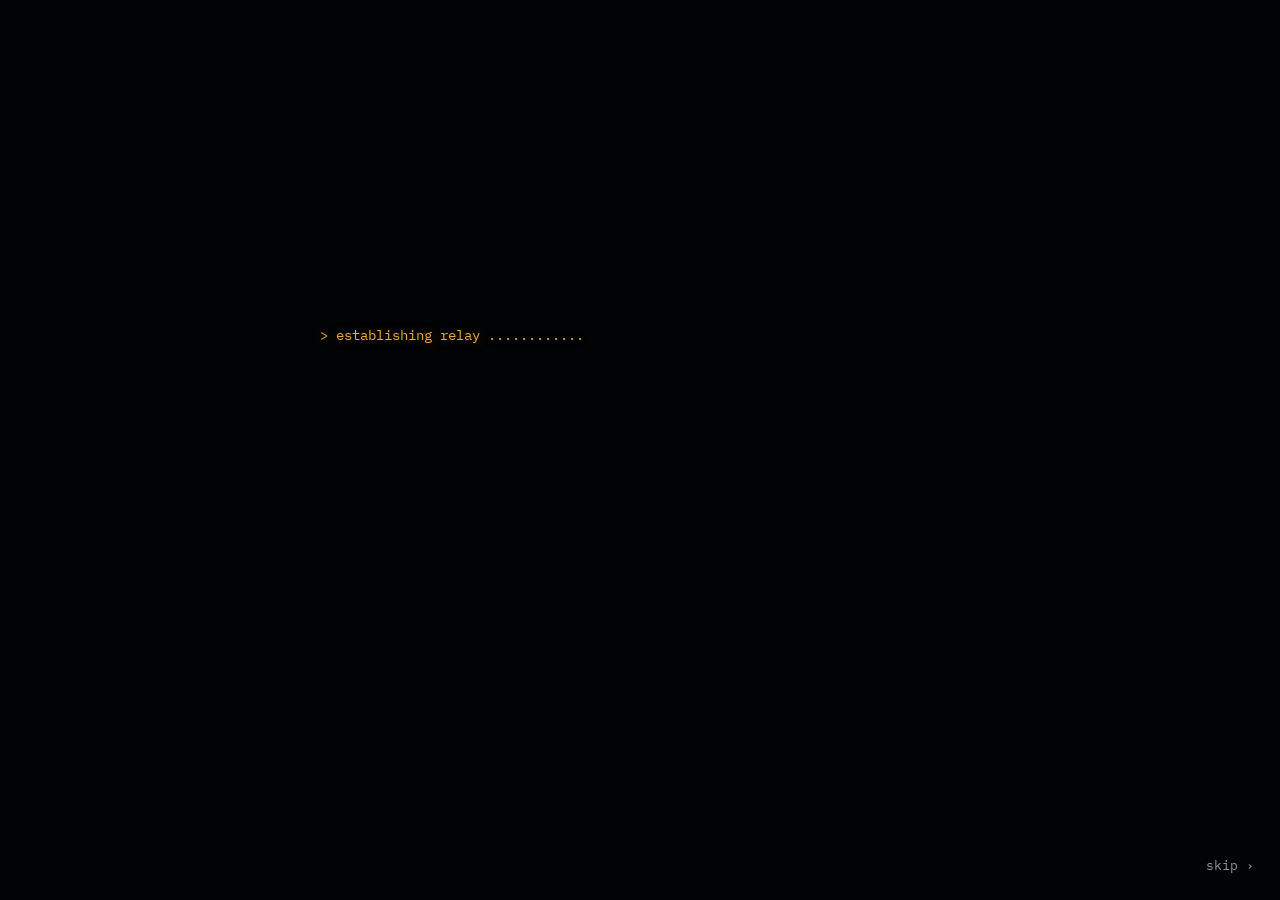
==== commit ab6073ee: "Remove Earth filming locations so the GeoGuessr challenge stays unspoiled Co-Authored-By: Claude Opu" ====
--- a/index.html
+++ b/index.html
@@ -107,7 +107,6 @@
       <p id="res-source" class="res-source"></p>
       <p id="res-line" class="res-line"></p>
       <p class="res-story"><span class="tag">Trail log</span> <span id="res-story"></span></p>
-      <p id="res-earth" class="res-earth"></p>
       <button id="btn-next" class="btn primary wide">Next transmission ▸</button>
     </div>
   </section>
@@ -127,7 +126,7 @@
       <p id="final-sign" class="final-sign"></p>
       <div id="final-bonus" class="bonus" hidden>
         <p class="eyebrow">Bonus mission</p>
-        <p>Every world you just visited was filmed somewhere real. Find them on Earth.</p>
+        <p>The saga was filmed in real places on Earth. Can you find them?</p>
         <a id="final-bonus-link" class="btn primary" target="_blank" rel="noopener">Play the GeoGuessr challenge ↗</a>
       </div>
       <div class="actions center">
